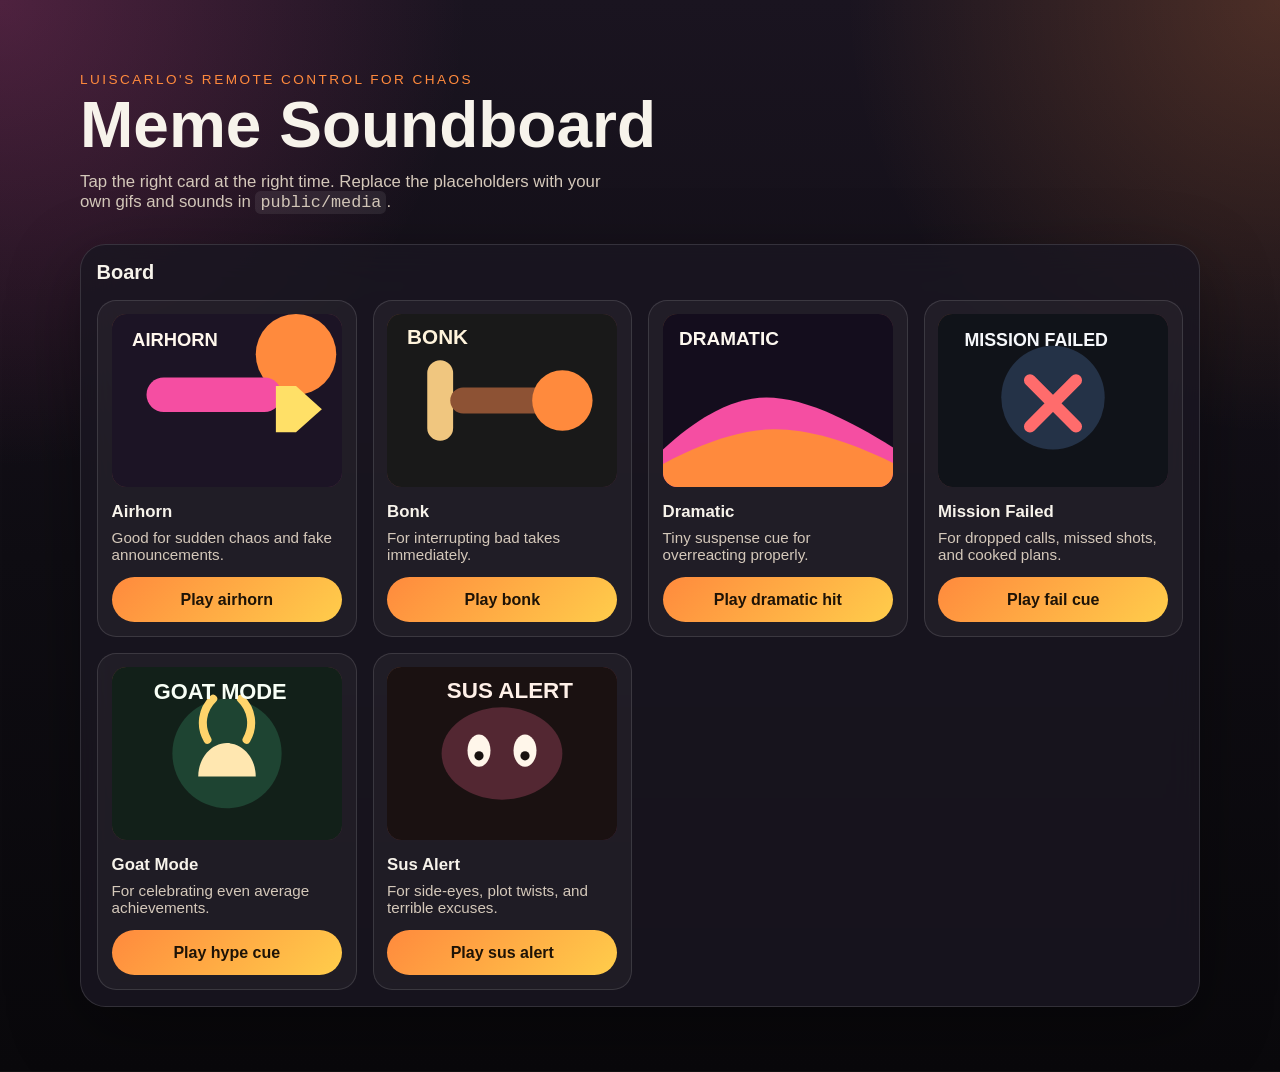
==== index.html @ f8d2a975 "Initial meme soundboard scaffold" ====
<!DOCTYPE html>
<html lang="en">
<head>
  <meta charset="UTF-8">
  <meta name="viewport" content="width=device-width, initial-scale=1.0">
  <meta name="theme-color" content="#161616">
  <meta name="description" content="A lightweight meme soundboard for perfectly timed nonsense.">
  <link rel="manifest" href="manifest.webmanifest">
  <link rel="icon" href="public/icons/icon-192.svg" type="image/svg+xml">
  <link rel="stylesheet" href="styles.css">
  <title>Meme Soundboard</title>
</head>
<body>
  <div class="page-shell">
    <header class="hero">
      <p class="eyebrow">Luiscarlo's remote control for chaos</p>
      <h1>Meme Soundboard</h1>
      <p class="intro">
        Tap the right card at the right time. Replace the placeholders with your own gifs and sounds in
        <code>public/media</code>.
      </p>
    </header>

    <main>
      <section class="board-panel" aria-labelledby="soundboard-title">
        <div class="panel-heading">
          <h2 id="soundboard-title">Board</h2>
          <button class="install-button" id="installButton" hidden>Install app</button>
        </div>
        <div class="soundboard-grid" id="soundboardGrid"></div>
      </section>
    </main>
  </div>

  <template id="cardTemplate">
    <article class="meme-card">
      <div class="media-frame">
        <img alt="" loading="lazy">
      </div>
      <div class="card-copy">
        <h3></h3>
        <p></p>
      </div>
      <button class="play-button" type="button"></button>
    </article>
  </template>

  <script type="module" src="src/app.js"></script>
</body>
</html>
---- styles.css ----
:root {
  color-scheme: dark;
  --bg: #0f0d13;
  --panel: rgba(26, 22, 33, 0.82);
  --panel-strong: rgba(39, 32, 48, 0.95);
  --text: #f7f3eb;
  --muted: #d4c8ba;
  --accent: #ff8a3d;
  --accent-2: #f54ea2;
  --line: rgba(255, 255, 255, 0.12);
  --shadow: 0 22px 70px rgba(0, 0, 0, 0.35);
  font-family: "Trebuchet MS", "Segoe UI", sans-serif;
}

* {
  box-sizing: border-box;
}

body {
  margin: 0;
  min-height: 100vh;
  color: var(--text);
  background:
    radial-gradient(circle at top left, rgba(245, 78, 162, 0.24), transparent 28%),
    radial-gradient(circle at top right, rgba(255, 138, 61, 0.22), transparent 26%),
    linear-gradient(180deg, #1a1420 0%, #0f0d13 52%, #09080b 100%);
}

img {
  display: block;
  width: 100%;
}

button {
  font: inherit;
}

code {
  padding: 0.12rem 0.32rem;
  border-radius: 0.35rem;
  background: rgba(255, 255, 255, 0.08);
}

.page-shell {
  width: min(1120px, calc(100% - 2rem));
  margin: 0 auto;
  padding: 3rem 0 4rem;
}

.hero {
  padding: 1.5rem 0 2rem;
}

.eyebrow {
  margin: 0 0 0.5rem;
  color: var(--accent);
  font-size: 0.85rem;
  letter-spacing: 0.18em;
  text-transform: uppercase;
}

.hero h1 {
  margin: 0;
  font-size: clamp(2.6rem, 5vw, 5.2rem);
  line-height: 0.95;
}

.intro {
  max-width: 58ch;
  margin: 1rem 0 0;
  color: var(--muted);
  font-size: 1.05rem;
}

.board-panel {
  padding: 1rem;
  border: 1px solid var(--line);
  border-radius: 1.6rem;
  background: var(--panel);
  box-shadow: var(--shadow);
  backdrop-filter: blur(18px);
}

.panel-heading {
  display: flex;
  align-items: center;
  justify-content: space-between;
  gap: 1rem;
  margin-bottom: 1rem;
}

.panel-heading h2 {
  margin: 0;
  font-size: 1.25rem;
}

.install-button,
.play-button {
  border: 0;
  border-radius: 999px;
  cursor: pointer;
  transition: transform 140ms ease, filter 140ms ease, background 140ms ease;
}

.install-button {
  padding: 0.7rem 1rem;
  color: var(--text);
  background: var(--panel-strong);
}

.install-button:hover,
.play-button:hover {
  filter: brightness(1.06);
  transform: translateY(-1px);
}

.soundboard-grid {
  display: grid;
  grid-template-columns: repeat(auto-fit, minmax(240px, 1fr));
  gap: 1rem;
}

.meme-card {
  display: grid;
  gap: 0.9rem;
  padding: 0.85rem;
  border: 1px solid var(--line);
  border-radius: 1.2rem;
  background: rgba(255, 255, 255, 0.04);
}

.media-frame {
  overflow: hidden;
  border-radius: 0.9rem;
  aspect-ratio: 4 / 3;
  background: linear-gradient(135deg, rgba(255, 138, 61, 0.35), rgba(245, 78, 162, 0.28));
}

.media-frame img {
  height: 100%;
  object-fit: cover;
}

.card-copy h3 {
  margin: 0;
  font-size: 1.05rem;
}

.card-copy p {
  margin: 0.45rem 0 0;
  color: var(--muted);
  font-size: 0.95rem;
}

.play-button {
  width: 100%;
  padding: 0.85rem 1rem;
  color: #1e1306;
  font-weight: 700;
  background: linear-gradient(135deg, var(--accent), #ffcd4b);
}

.play-button.is-playing {
  background: linear-gradient(135deg, #7cff98, #d8ff69);
}

@media (max-width: 640px) {
  .page-shell {
    width: min(100% - 1rem, 1120px);
    padding-top: 1.2rem;
  }

  .panel-heading {
    align-items: flex-start;
    flex-direction: column;
  }
}
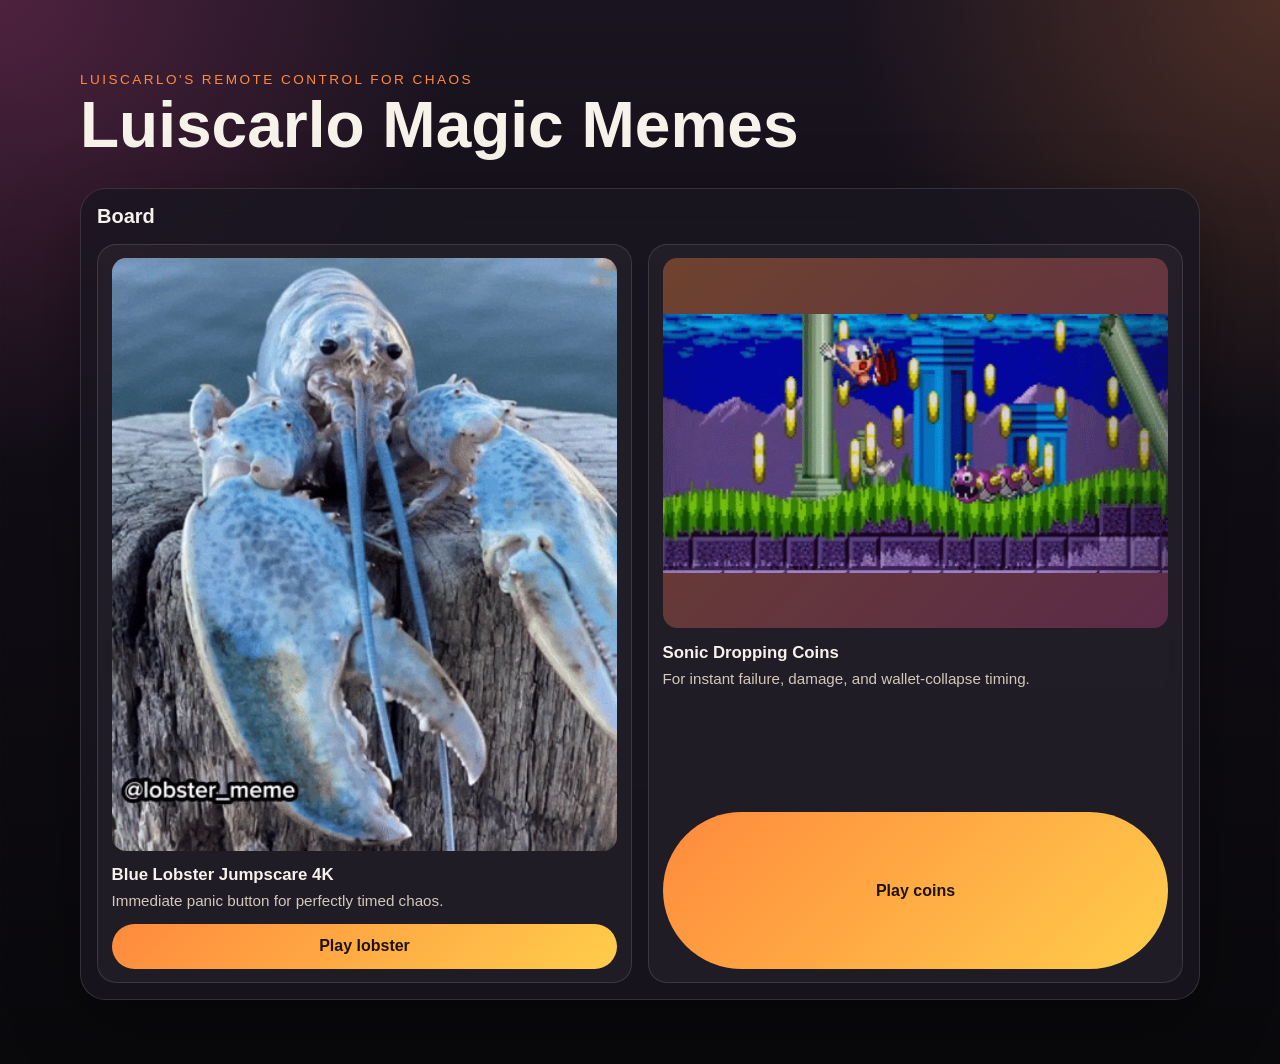
==== commit a599d086: "Add meme assets and refine soundboard UI" ====
--- a/index.html
+++ b/index.html
@@ -14,11 +14,7 @@
   <div class="page-shell">
     <header class="hero">
       <p class="eyebrow">Luiscarlo's remote control for chaos</p>
-      <h1>Meme Soundboard</h1>
-      <p class="intro">
-        Tap the right card at the right time. Replace the placeholders with your own gifs and sounds in
-        <code>public/media</code>.
-      </p>
+      <h1>Luiscarlo Magic Memes</h1>
     </header>
 
     <main>
--- a/styles.css
+++ b/styles.css
@@ -132,13 +132,17 @@
 .media-frame {
   overflow: hidden;
   border-radius: 0.9rem;
-  aspect-ratio: 4 / 3;
+  min-height: 220px;
   background: linear-gradient(135deg, rgba(255, 138, 61, 0.35), rgba(245, 78, 162, 0.28));
+  display: grid;
+  place-items: center;
 }
 
 .media-frame img {
-  height: 100%;
-  object-fit: cover;
+  width: 100%;
+  height: auto;
+  max-height: 70vh;
+  object-fit: contain;
 }
 
 .card-copy h3 {
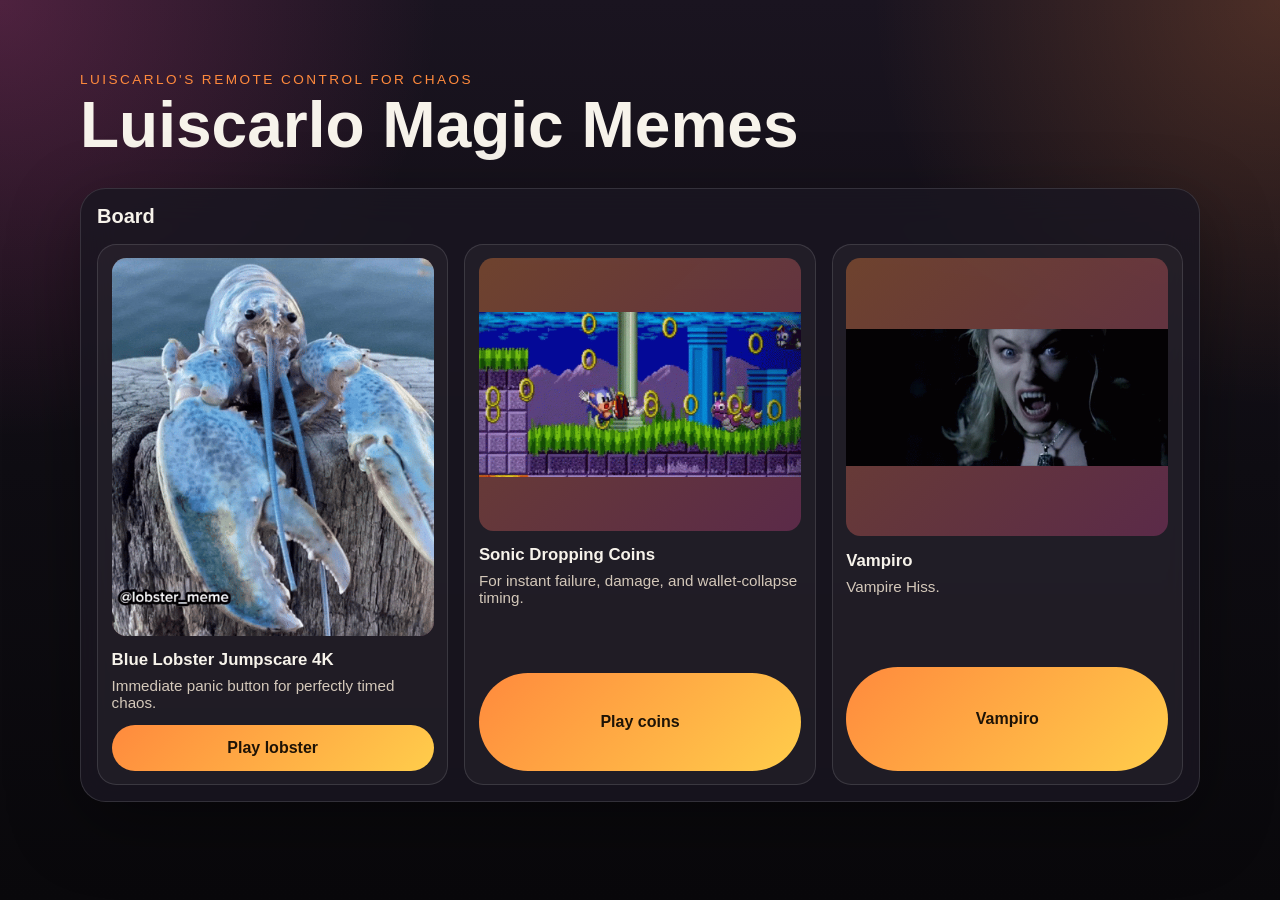
==== commit a5437a16: "fix: replace JS navigation with proper anchor links to fix 404 on first click Co-authored-by: luisca" ====
--- a/index.html
+++ b/index.html
@@ -30,13 +30,15 @@
 
   <template id="cardTemplate">
     <article class="meme-card">
-      <div class="media-frame">
-        <img alt="" loading="lazy">
-      </div>
-      <div class="card-copy">
-        <h3></h3>
-        <p></p>
-      </div>
+      <a class="meme-card-link">
+        <div class="media-frame">
+          <img alt="" loading="lazy">
+        </div>
+        <div class="card-copy">
+          <h3></h3>
+          <p></p>
+        </div>
+      </a>
       <button class="play-button" type="button"></button>
     </article>
   </template>
--- a/styles.css
+++ b/styles.css
@@ -120,6 +120,14 @@
   gap: 1rem;
 }
 
+.empty-state {
+  margin: 0;
+  padding: 1rem 1.25rem;
+  border-radius: 1rem;
+  background: rgba(255, 255, 255, 0.06);
+  color: rgba(255, 255, 255, 0.8);
+}
+
 .meme-card {
   display: grid;
   gap: 0.9rem;
@@ -168,6 +176,83 @@
   background: linear-gradient(135deg, #7cff98, #d8ff69);
 }
 
+.meme-card-link {
+  display: contents;
+  color: inherit;
+  text-decoration: none;
+}
+
+.media-frame,
+.card-copy {
+  cursor: pointer;
+}
+
+.media-frame:hover {
+  filter: brightness(1.06);
+}
+
+.card-copy:hover h3 {
+  color: var(--accent);
+}
+
+/* ── Meme detail page ────────────────────────────────────── */
+
+.meme-page-header {
+  padding: 1.5rem 0 1rem;
+}
+
+.back-link {
+  display: inline-flex;
+  align-items: center;
+  gap: 0.35rem;
+  padding: 0.5rem 1rem;
+  border: 1px solid var(--line);
+  border-radius: 999px;
+  color: var(--text);
+  text-decoration: none;
+  font-size: 0.9rem;
+  background: var(--panel-strong);
+  transition: filter 140ms ease, transform 140ms ease;
+}
+
+.back-link:hover {
+  filter: brightness(1.1);
+  transform: translateY(-1px);
+}
+
+.meme-detail {
+  display: grid;
+  gap: 1.5rem;
+  padding: 1.5rem;
+  border: 1px solid var(--line);
+  border-radius: 1.6rem;
+  background: var(--panel);
+  box-shadow: var(--shadow);
+  backdrop-filter: blur(18px);
+}
+
+.meme-detail-frame {
+  max-width: 640px;
+  margin: 0 auto;
+  width: 100%;
+}
+
+.meme-detail-info {
+  display: grid;
+  gap: 0.75rem;
+}
+
+.meme-detail-title {
+  margin: 0;
+  font-size: clamp(1.6rem, 3vw, 2.4rem);
+}
+
+.meme-detail-description {
+  margin: 0;
+  color: var(--muted);
+  font-size: 1.05rem;
+}
+
 @media (max-width: 640px) {
   .page-shell {
     width: min(100% - 1rem, 1120px);
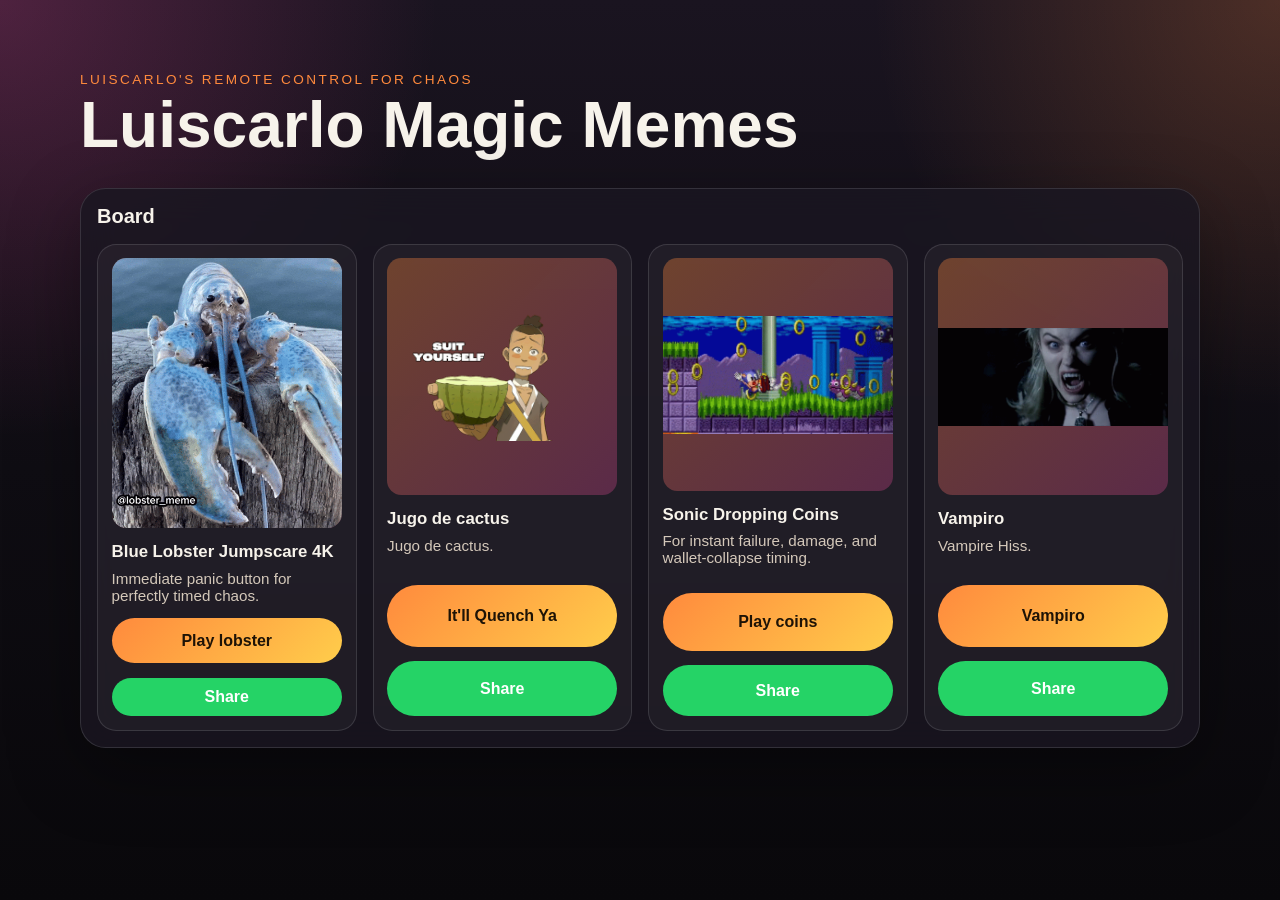
==== commit b16e1a95: "feat: add Share to WhatsApp button for memes Co-authored-by: luiscarlo6 <2453688+luiscarlo6@users.no" ====
--- a/index.html
+++ b/index.html
@@ -40,6 +40,7 @@
         </div>
       </a>
       <button class="play-button" type="button"></button>
+      <button class="share-button" type="button" aria-label="Share on WhatsApp">Share</button>
     </article>
   </template>
 
--- a/styles.css
+++ b/styles.css
@@ -176,6 +176,27 @@
   background: linear-gradient(135deg, #7cff98, #d8ff69);
 }
 
+.share-button {
+  width: 100%;
+  padding: 0.65rem 1rem;
+  color: #fff;
+  font-weight: 600;
+  background: #25d366;
+  border: 0;
+  border-radius: 999px;
+  cursor: pointer;
+  transition: transform 140ms ease, filter 140ms ease;
+}
+
+.share-button:hover {
+  filter: brightness(1.1);
+  transform: translateY(-1px);
+}
+
+.share-button.is-sharing {
+  filter: brightness(0.85);
+}
+
 .meme-card-link {
   display: contents;
   color: inherit;
